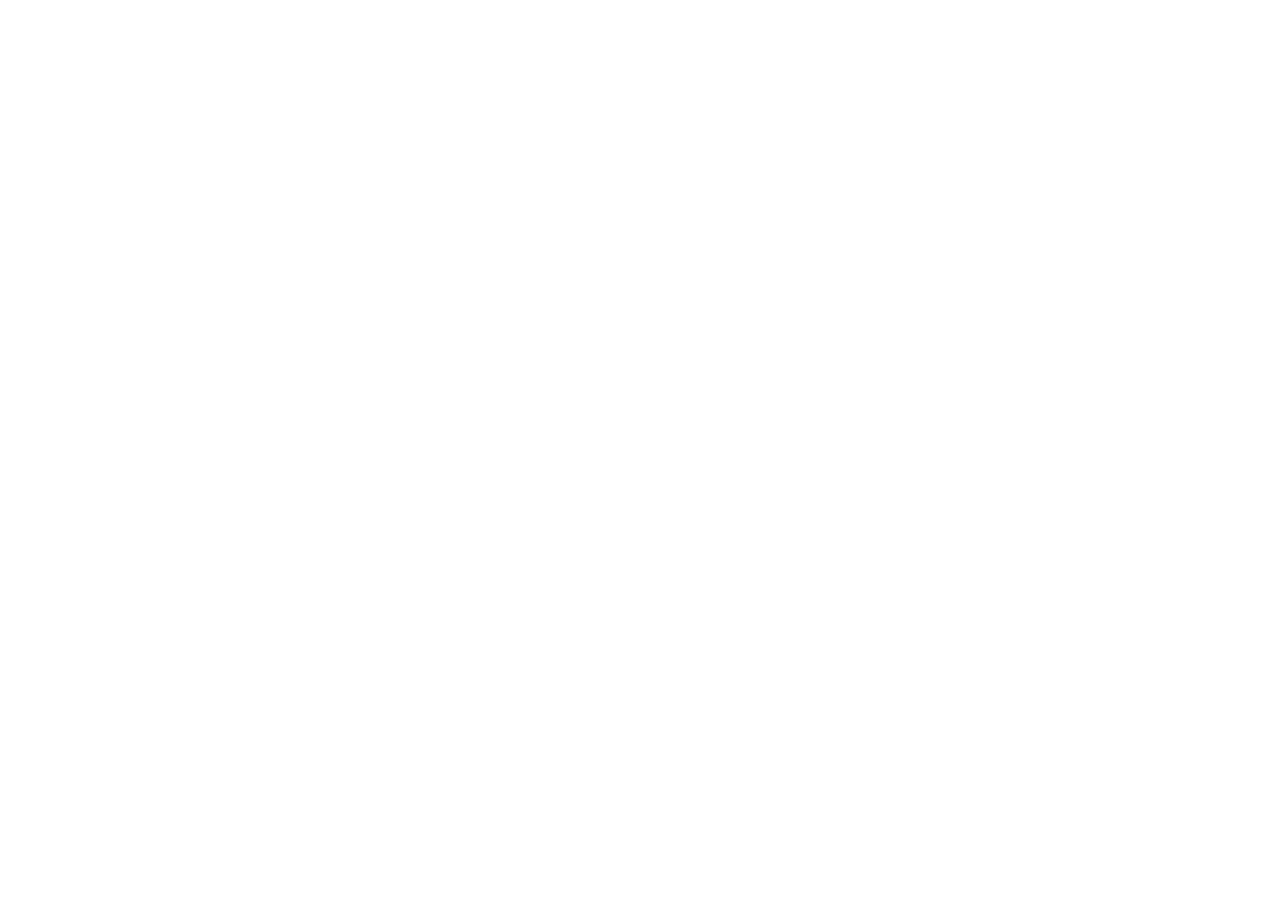
==== Light Dark Mode/index.html @ 2735b080 "Initialized Files" ====
<!DOCTYPE html>
<html lang="en">
<head>
    <meta charset="UTF-8">
    <meta name="viewport" content="width=device-width, initial-scale=1.0">
    <title>Light and Dark Mode</title>
    <link rel="stylesheet" href="https://cdnjs.cloudflare.com/ajax/libs/font-awesome/5.10.2/css/all.min.css"/>
    <link rel="stylesheet" href="style.css">
</head>
<body>
    <!-- Script -->
    <script src="script.js"></script>
</body>
</html>
---- Light Dark Mode/style.css ----
:root {
  --primary-color: rgb(255, 92, 92);
  --primary-variant: #ff2d2d;
  --secondary-color: #1b9999;
  --on-primary: rgb(250, 250, 250);
  --on-background: rgb(66, 66, 66);
  --on-background-alt: rgba(66, 66, 66, 0.7);
  --background: rgb(255, 255, 255);
  --box-shadow: 0 5px 20px 1px rgba(0, 0, 0, 0.5);
}

[data-theme="dark"] {
  --primary-color: rgb(150, 65, 255);
  --primary-variant: #6c63ff;
  --secondary-color: #03dac5;
  --on-primary: #000;
  --on-background: rgba(255, 255, 255, 0.9);
  --on-background-alt: rgba(255, 255, 255, 0.7);
  --background: #121212;
}

html {
  box-sizing: border-box;
}

body {
  margin: 0;
}

section {
  min-height: 100vh;
  display: flex;
  justify-content: center;
  align-items: center;
  flex-direction: column;
}

h1 {
  font-size: 100px;
  margin-bottom: 0;
}

h2 {
  font-size: 32px;
  font-weight: normal;
}

/* Navigation */
nav {
  z-index: 10;
  position: fixed;
  font-size: 24px;
  letter-spacing: 3px;
  padding: 25px;
  width: 100vw;
  background: rgb(255 255 255 / 50%);
}

a {
  margin-right: 25px;
  color: var(--primary-color);
  text-decoration: none;
  border-bottom: 3px solid transparent;
  font-weight: bold;
}

a:hover,
a:focus {
  color: var(--on-background);
  border-bottom: 3px solid;
}

/* Home Section */
.title-group {
  text-align: center;
}

/* About Section */
.about-container {
  display: flex;
}

.image-container {
  border: 1px solid var(--secondary-color);
  border-radius: 10px;
  padding: 10px 20px;
  margin-right: 25px;
  width: auto;
  background: var(--background);
  box-shadow: var(--box-shadow);
}

img {
  height: 300px;
  width: 300px;
}

/* Projects Section */
.buttons {
  margin-top: 15px;
  margin-bottom: 50px;
}

button {
  min-width: 100px;
  height: 40px;
  cursor: pointer;
  border-radius: 10px;
  margin-right: 10px;
  border: 2px solid var(--primary-color);
  font-size: 15px;
  outline: none;
}

button:disabled {
  opacity: 0.4;
  cursor: default;
}

button:hover:not(.outline) {
  filter: brightness(110%);
}

.primary {
  background: var(--primary-color);
  color: var(--on-primary);
}

.secondary {
  border: 2px solid var(--secondary-color);
}

.secondary,
.secondary:hover,
.outline.secondary:hover {
  background: var(--secondary-color);
  color: var(--on-primary);
}

.outline {
  background: var(--background);
  color: var(--on-background);
}

.outline:hover {
  background: var(--primary-color);
  color: var(--on-primary);
}

.text-box {
  width: 40%;
  text-align: justify;
  background: rgb(0 0 0 / 50%);
  color: var(--on-primary);
  border-radius: 10px;
  padding: 30px;
}

p {
  margin: 0;
  line-height: 25px;
}

/* Contact Section */
.fab {
  font-size: 100px;
  margin-right: 50px;
  cursor: pointer;
  color: var(--primary-color);
}

.fab:hover {
  color: var(--on-background);
}

/* Dark Mode Toggle */
.theme-switch-wrapper {
  display: flex;
  align-items: center;
  z-index: 100;
  position: fixed;
  right: 25px;
  top: 30px;
}

.theme-switch-wrapper span {
  margin-right: 10px;
  font-size: 1rem;
}

.toggle-text {
  position: relative;
  top: -4px;
  right: 5px;
  color: var(--on-background);
}

.theme-switch {
  display: inline-block;
  height: 34px;
  position: relative;
  width: 60px;
}

.theme-switch input {
  display: none;
}

.slider {
  background: #ccc;
  bottom: 0;
  cursor: pointer;
  left: 0;
  position: absolute;
  right: 0;
  top: 0;
  transition: 0.4s;
}

.slider::before {
  background: #fff;
  bottom: 4px;
  content: "";
  height: 26px;
  left: 4px;
  position: absolute;
  transition: 0.4s;
  width: 26px;
}

input:checked + .slider {
  background: var(--primary-color);
}

input:checked + .slider::before {
  transform: translateX(26px);
}

.slider.round {
  border-radius: 34px;
}

.slider.round::before {
  border-radius: 50%;
}

.fas {
  font-size: 30px;
  margin-right: 5px;
}
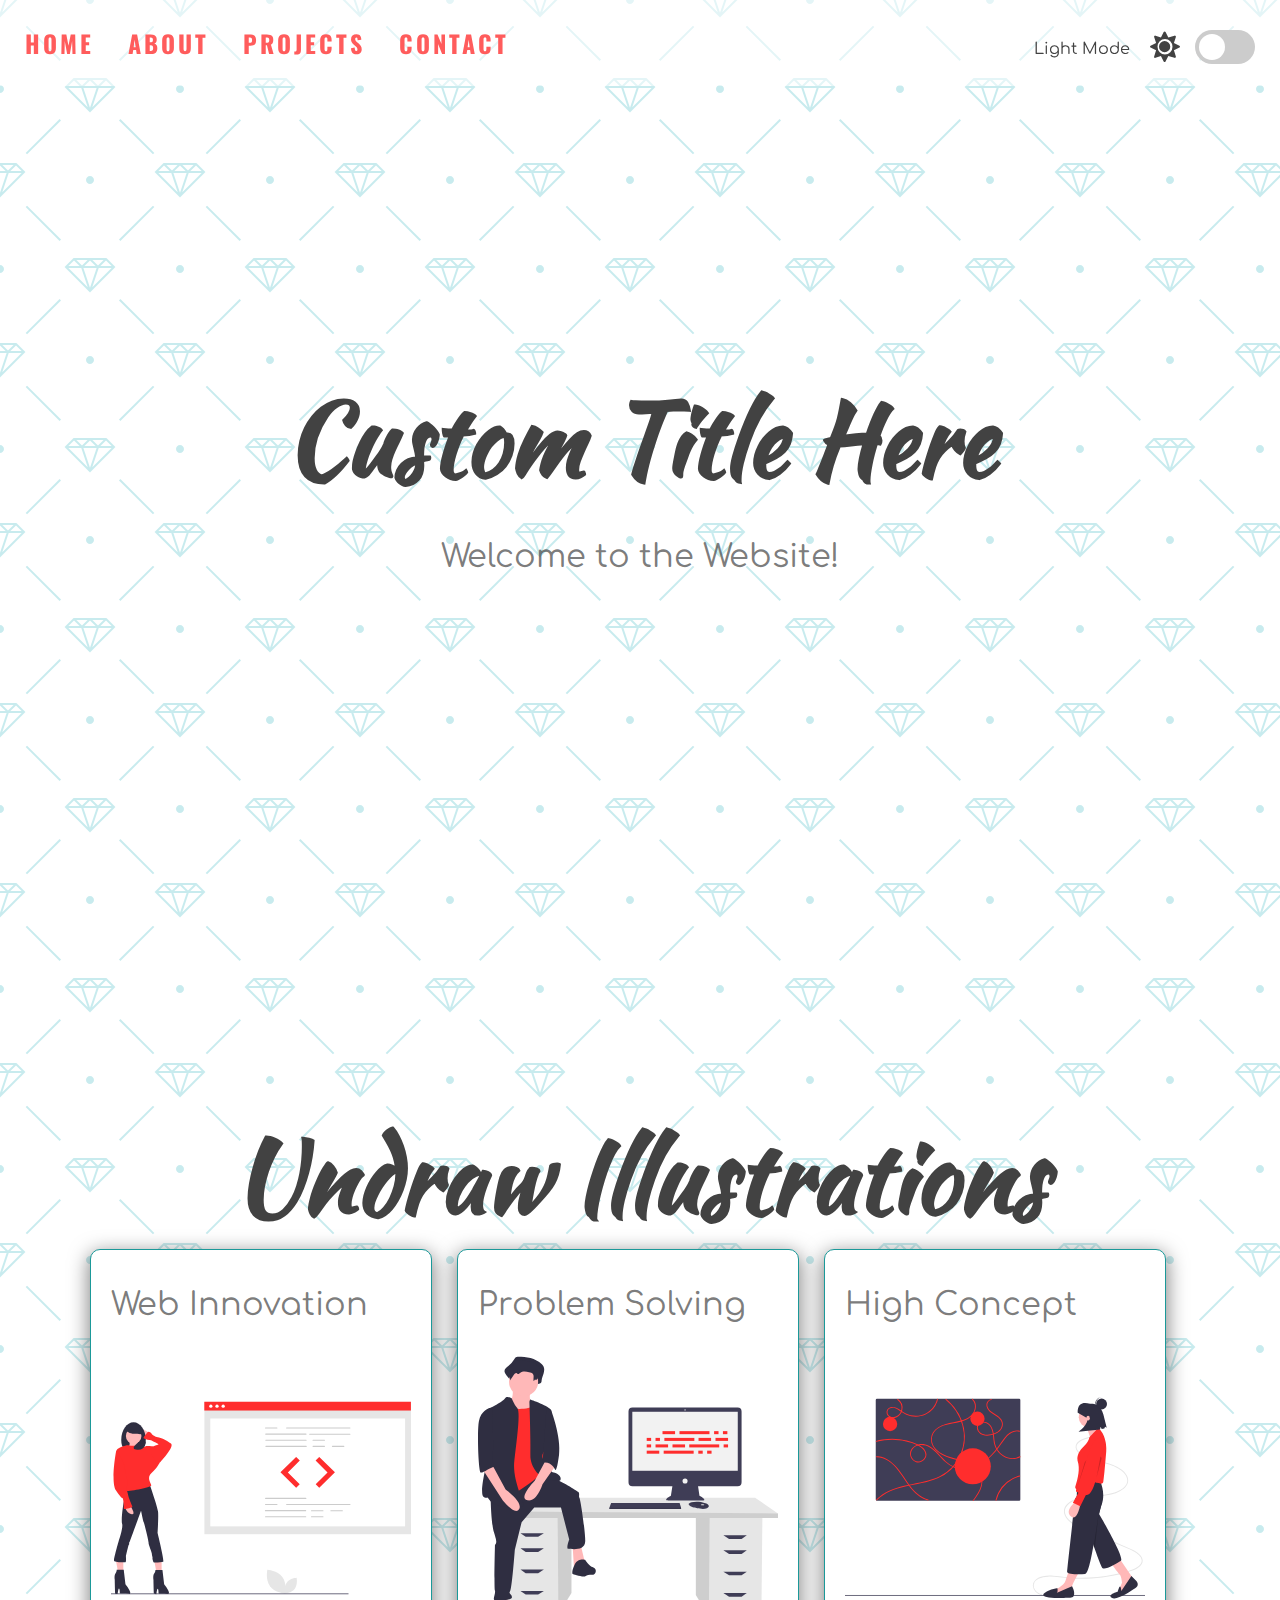
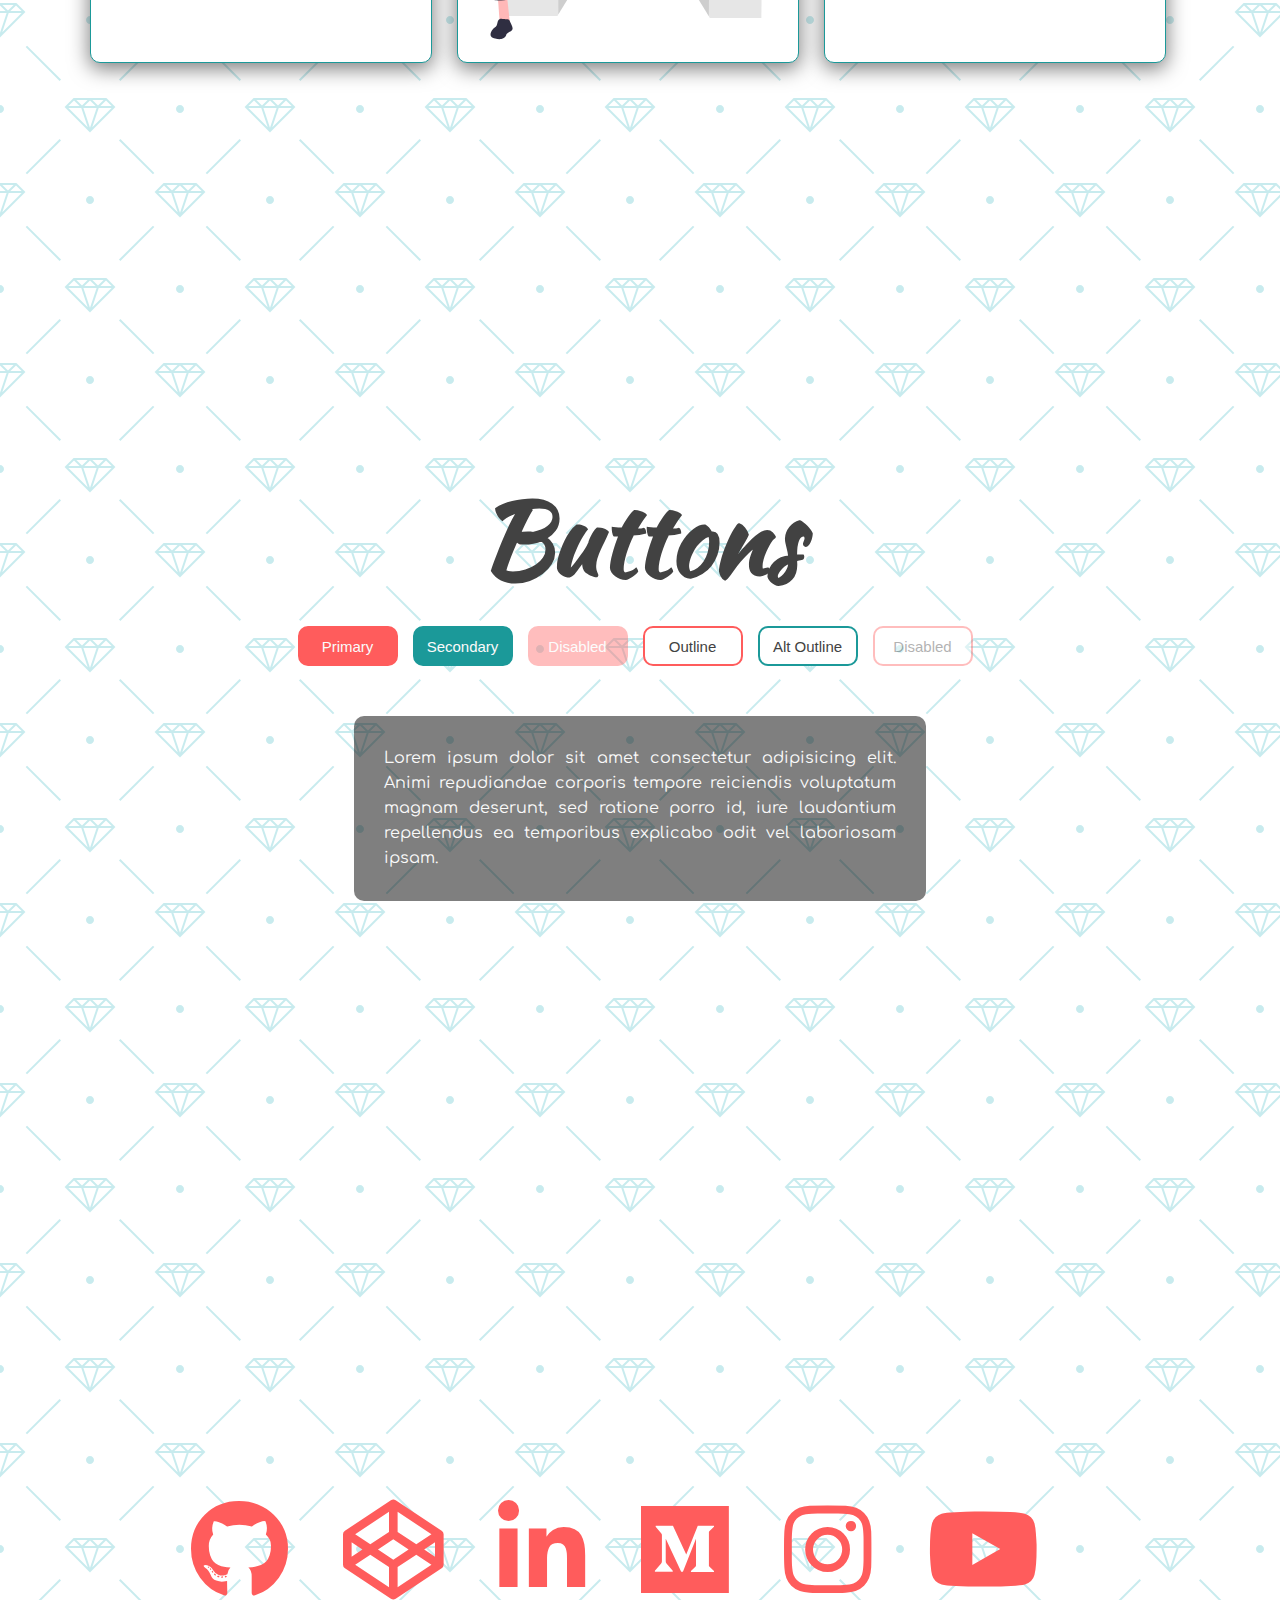
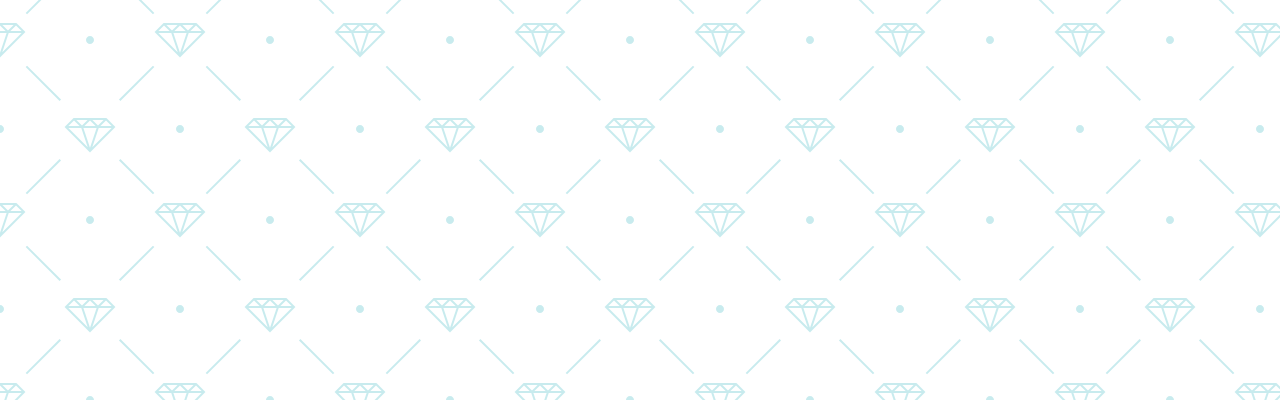
==== commit cbc2f4dd: "Final Project" ====
--- a/Light Dark Mode/index.html
+++ b/Light Dark Mode/index.html
@@ -3,11 +3,81 @@
 <head>
     <meta charset="UTF-8">
     <meta name="viewport" content="width=device-width, initial-scale=1.0">
-    <title>Light and Dark Mode</title>
+    <title>Light Dark Mode</title>
+    <link rel="icon" type="image/png" href="https://s2.googleusercontent.com/s2/favicons?domain=www.jacinto.design">
     <link rel="stylesheet" href="https://cdnjs.cloudflare.com/ajax/libs/font-awesome/5.10.2/css/all.min.css"/>
     <link rel="stylesheet" href="style.css">
 </head>
 <body>
+    <!-- Dark Mode Switch -->
+    <div class="theme-switch-wrapper">
+        <span id="toggle-icon">
+            <span class="toggle-text">Light Mode</span>
+            <i class="fas fa-sun"></i>
+        </span>
+        <label class="theme-switch">
+            <input type="checkbox">
+            <div class="slider round"></div>
+        </label>
+    </div>
+    <!-- Navigation -->
+    <nav id="nav">
+        <a href="#home">HOME</a>
+        <a href="#about">ABOUT</a>
+        <a href="#projects">PROJECTS</a>
+        <a href="#contact">CONTACT</a>
+    </nav>
+    <!-- Home Section -->
+    <section id="home">
+        <div class="title-group">
+            <h1>Custom Title Here</h1>
+            <h2>Welcome to the Website!</h2>
+        </div>
+    </section>
+    <!-- About Section -->
+    <section id="about">
+        <h1>Undraw Illustrations</h1>
+        <div class="about-container">
+            <div class="image-container">
+                <h2>Web Innovation</h2>
+                <img src="img/undraw_proud_coder_light.svg" alt="Proud Coder" id="image1">
+            </div>
+            <div class="image-container">
+                <h2>Problem Solving</h2>
+                <img src="img/undraw_feeling_proud_light.svg" alt="Proud Coder" id="image2">
+            </div>
+            <div class="image-container">
+                <h2>High Concept</h2>
+                <img src="img/undraw_conceptual_idea_light.svg" alt="Idea" id="image3">
+            </div>
+        </div>
+    </section>
+    <!-- Projects Section -->
+    <section id="projects">
+        <h1>Buttons</h1>
+        <div class="buttons">
+            <button class="primary">Primary</button>
+            <button class="secondary">Secondary</button>
+            <button class="primary" disabled>Disabled</button>
+            <button class="outline">Outline</button>
+            <button class="secondary outline">Alt Outline</button>
+            <button class="outline" disabled>Disabled</button>
+        </div>
+        <div class="text-box" id="text-box">
+            <p>Lorem ipsum dolor sit amet consectetur adipisicing elit. Animi repudiandae corporis tempore reiciendis voluptatum magnam deserunt, sed ratione porro id, iure laudantium repellendus ea temporibus explicabo odit vel laboriosam ipsam.</p>
+        </div>
+    </section>
+    <!-- Contact Section -->
+    <section id="contact">
+        <div class="social-icons">
+            <i class="fab fa-github"></i>
+            <i class="fab fa-codepen"></i>
+            <i class="fab fa-linkedin-in"></i>
+            <i class="fab fa-medium"></i>
+            <i class="fab fa-instagram"></i>
+            <i class="fab fa-youtube"></i>
+        </div>
+    </section>
     <!-- Script -->
     <script src="script.js"></script>
 </body>
--- a/Light Dark Mode/style.css
+++ b/Light Dark Mode/style.css
@@ -1,4 +1,4 @@
-
+@import url('https://fonts.googleapis.com/css2?family=Comfortaa&family=Kaushan+Script&family=Oswald&display=swap');
 
 :root {
   --primary-color: rgb(255, 92, 92);
@@ -23,10 +23,15 @@
 
 html {
   box-sizing: border-box;
+  scroll-behavior: smooth;
 }
 
 body {
   margin: 0;
+  color: var(--on-background);
+  font-family: Comfortaa, sans-serif;
+  background-color: var(--background);
+  background-image: url("data:image/svg+xml,%3Csvg width='180' height='180' viewBox='0 0 180 180' xmlns='http://www.w3.org/2000/svg'%3E%3Cpath d='M81.28 88H68.413l19.298 19.298L81.28 88zm2.107 0h13.226L90 107.838 83.387 88zm15.334 0h12.866l-19.298 19.298L98.72 88zm-32.927-2.207L73.586 78h32.827l.5.5 7.294 7.293L115.414 87l-24.707 24.707-.707.707L64.586 87l1.207-1.207zm2.62.207L74 80.414 79.586 86H68.414zm16 0L90 80.414 95.586 86H84.414zm16 0L106 80.414 111.586 86h-11.172zm-8-6h11.173L98 85.586 92.414 80zM82 85.586L87.586 80H76.414L82 85.586zM17.414 0L.707 16.707 0 17.414V0h17.414zM4.28 0L0 12.838V0h4.28zm10.306 0L2.288 12.298 6.388 0h8.198zM180 17.414L162.586 0H180v17.414zM165.414 0l12.298 12.298L173.612 0h-8.198zM180 12.838L175.72 0H180v12.838zM0 163h16.413l.5.5 7.294 7.293L25.414 172l-8 8H0v-17zm0 10h6.613l-2.334 7H0v-7zm14.586 7l7-7H8.72l-2.333 7h8.2zM0 165.414L5.586 171H0v-5.586zM10.414 171L16 165.414 21.586 171H10.414zm-8-6h11.172L8 170.586 2.414 165zM180 163h-16.413l-7.794 7.793-1.207 1.207 8 8H180v-17zm-14.586 17l-7-7h12.865l2.333 7h-8.2zM180 173h-6.613l2.334 7H180v-7zm-21.586-2l5.586-5.586 5.586 5.586h-11.172zM180 165.414L174.414 171H180v-5.586zm-8 5.172l5.586-5.586h-11.172l5.586 5.586zM152.933 25.653l1.414 1.414-33.94 33.942-1.416-1.416 33.943-33.94zm1.414 127.28l-1.414 1.414-33.942-33.94 1.416-1.416 33.94 33.943zm-127.28 1.414l-1.414-1.414 33.94-33.942 1.416 1.416-33.943 33.94zm-1.414-127.28l1.414-1.414 33.942 33.94-1.416 1.416-33.94-33.943zM0 85c2.21 0 4 1.79 4 4s-1.79 4-4 4v-8zm180 0c-2.21 0-4 1.79-4 4s1.79 4 4 4v-8zM94 0c0 2.21-1.79 4-4 4s-4-1.79-4-4h8zm0 180c0-2.21-1.79-4-4-4s-4 1.79-4 4h8z' fill='%2349bdc9' fill-opacity='0.3' fill-rule='evenodd'/%3E%3C/svg%3E");
 }
 
 section {
@@ -38,11 +43,13 @@
 }
 
 h1 {
+  font-family: Kaushan Script, sans-serif;
   font-size: 100px;
   margin-bottom: 0;
 }
 
 h2 {
+  color: var(--on-background-alt);
   font-size: 32px;
   font-weight: normal;
 }
@@ -51,6 +58,7 @@
 nav {
   z-index: 10;
   position: fixed;
+  font-family: Oswald, sans-serif;
   font-size: 24px;
   letter-spacing: 3px;
   padding: 25px;
